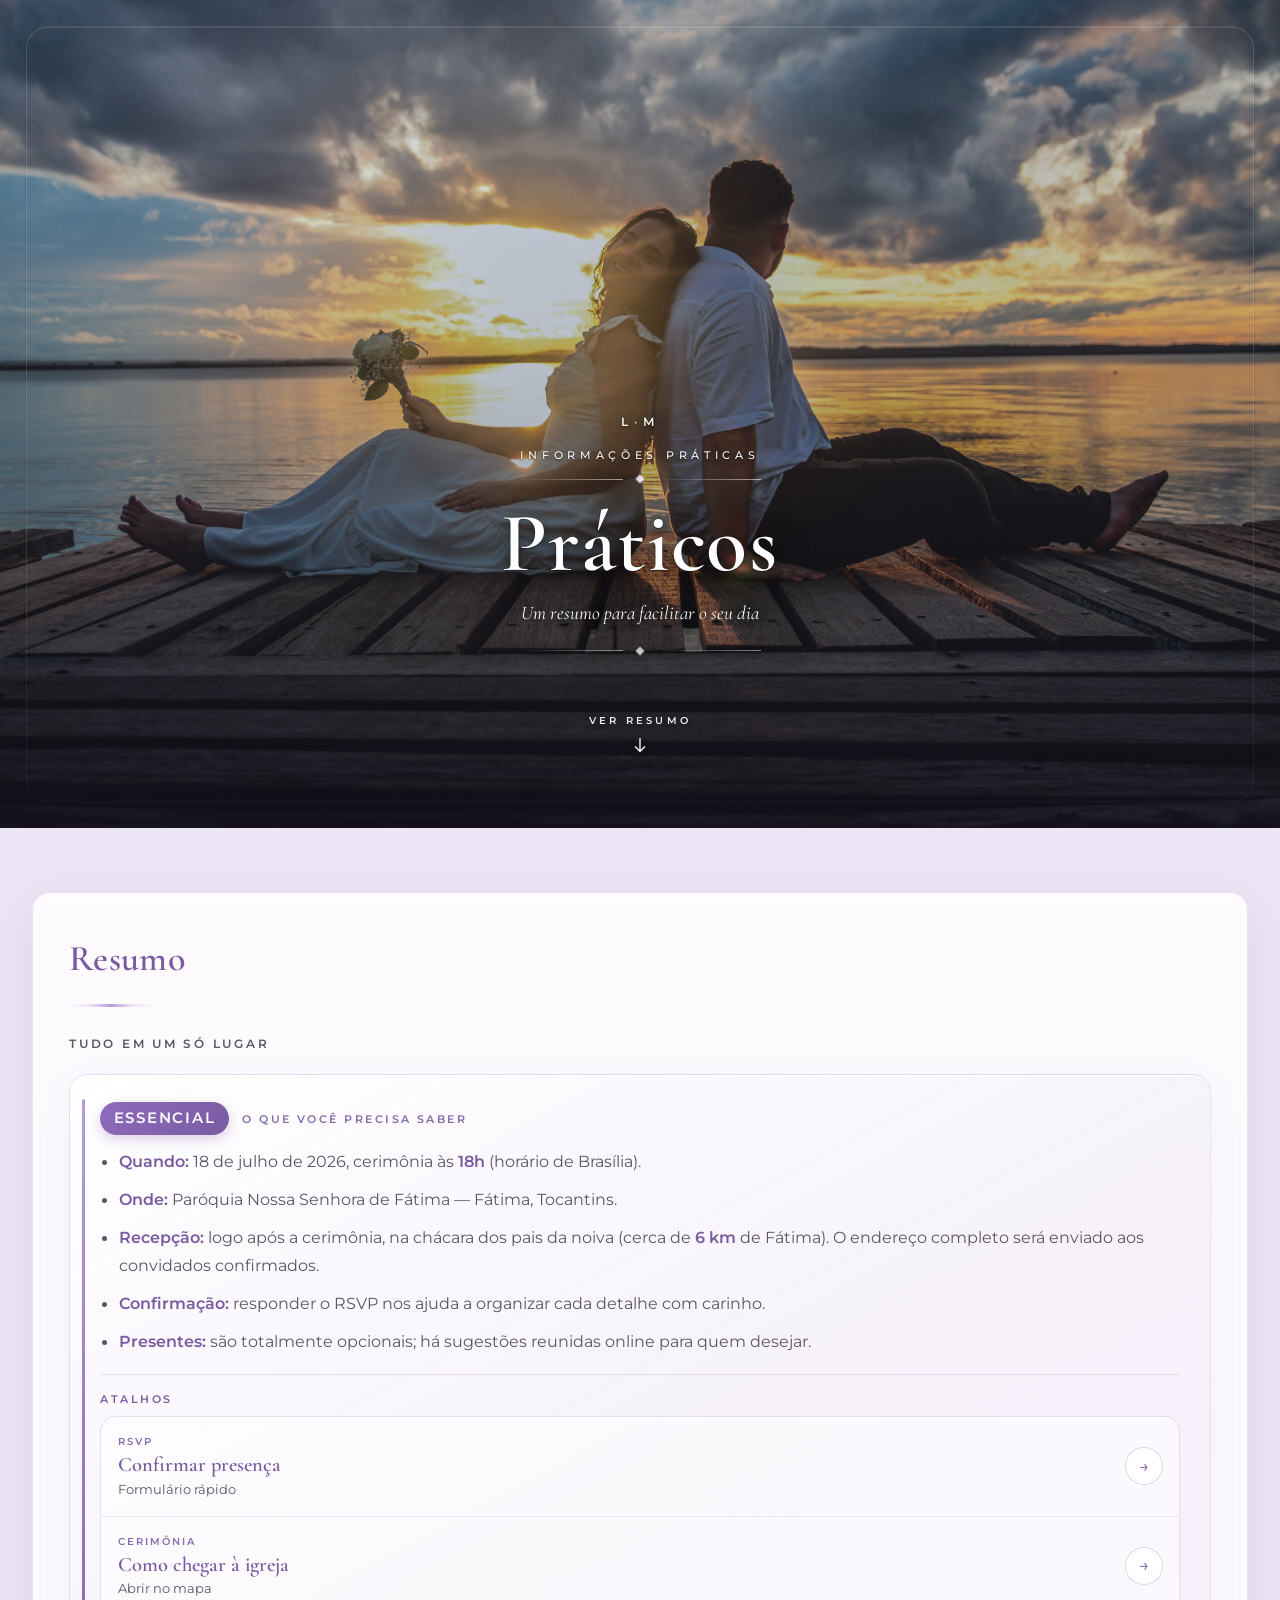
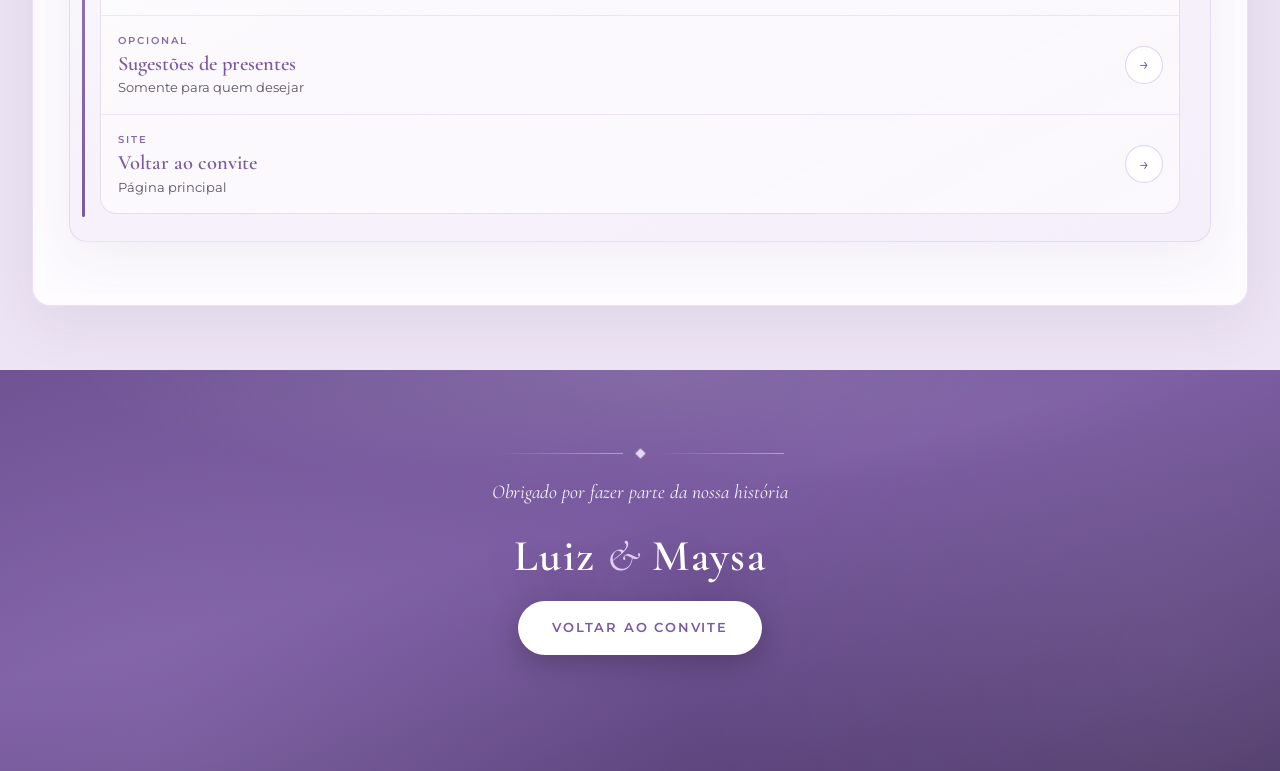
==== praticos.html @ 1ca662c5 "separar reusmo" ====
<!DOCTYPE html>
<html lang="pt-BR">
<head>
  <meta charset="UTF-8" />
  <meta name="viewport" content="width=device-width, initial-scale=1" />
  <meta name="description" content="Informações práticas do casamento de Luiz e Maysa — resumo, atalhos e orientações." />
  <meta name="theme-color" content="#7A5BA1" />

  <link rel="canonical" href="https://luizfreitas225.github.io/wedding-s2/praticos.html" />

  <title>Práticos — Luiz &amp; Maysa</title>
  <link rel="icon" href="assets/img/favicon.svg" type="image/svg+xml" />
  <link rel="preconnect" href="https://fonts.googleapis.com" />
  <link rel="preconnect" href="https://fonts.gstatic.com" crossorigin />
  <link href="https://fonts.googleapis.com/css2?family=Cormorant+Garamond:ital,wght@0,400;0,600;1,400&family=Montserrat:wght@300;400;500;600&display=swap" rel="stylesheet" />
  <link rel="stylesheet" href="assets/css/styles.css" />
</head>
<body>
  <a class="skip-link" href="#conteudo">Ir para o conteúdo</a>

  <header class="hero" role="banner">
    <div class="hero__frame" aria-hidden="true"></div>
    <div class="hero__overlay" aria-hidden="true"></div>
    <div class="hero__inner">
      <p class="hero__mono" aria-hidden="true"><span class="hero__mono-inner">L<span class="hero__mono-dot">·</span>M</span></p>
      <p class="hero__kicker">Informações práticas</p>
      <div class="hero__ornament hero__ornament--top" aria-hidden="true">
        <span class="hero__ornament-line"></span>
        <span class="hero__ornament-dash"></span>
        <span class="hero__ornament-line"></span>
      </div>
      <h1 class="hero__title">Práticos</h1>
      <p class="hero__tagline">Um resumo para facilitar o seu dia</p>
      <div class="hero__ornament hero__ornament--bottom" aria-hidden="true">
        <span class="hero__ornament-line"></span>
        <span class="hero__ornament-dash hero__ornament-dash--accent"></span>
        <span class="hero__ornament-line"></span>
      </div>
    </div>
    <a class="hero__scroll" href="#conteudo">
      <span class="hero__scroll-label">Ver resumo</span>
      <span class="hero__scroll-icon" aria-hidden="true">
        <svg width="22" height="22" viewBox="0 0 24 24" fill="none"><path d="M12 5v14m0 0 5-5m-5 5-5-5" stroke="currentColor" stroke-width="1.6" stroke-linecap="round" stroke-linejoin="round"/></svg>
      </span>
    </a>
  </header>

  <main id="conteudo">
    <section class="section section--alt reveal section-praticos" aria-labelledby="praticos-heading">
      <div class="container container--narrow">
        <h2 id="praticos-heading" class="section__title section__title--left">Resumo</h2>
        <div class="divider divider--left" aria-hidden="true"></div>
        <p class="section__lead section__lead--left praticos__lead">Tudo em um só lugar</p>
        <div class="praticos-panel">
          <p class="praticos__head">
            <span class="praticos__badge">Essencial</span>
            <span class="praticos__head-label">O que você precisa saber</span>
          </p>
          <ul class="praticos__list">
            <li>
              <strong>Quando:</strong>
              <time datetime="2026-07-18T18:00:00-03:00">18 de julho de 2026</time>, cerimônia às <strong>18h</strong> (horário de Brasília).
            </li>
            <li><strong>Onde:</strong> Paróquia Nossa Senhora de Fátima — Fátima, Tocantins.</li>
            <li>
              <strong>Recepção:</strong> logo após a cerimônia, na chácara dos pais da noiva (cerca de <strong>6&nbsp;km</strong> de Fátima).
              O endereço completo será enviado aos convidados confirmados.
            </li>
            <li><strong>Confirmação:</strong> responder o RSVP nos ajuda a organizar cada detalhe com carinho.</li>
            <li><strong>Presentes:</strong> são totalmente opcionais; há sugestões reunidas online para quem desejar.</li>
          </ul>

          <p class="praticos__links-label" id="praticos-links-label">Atalhos</p>
          <nav class="praticos__linknav" aria-labelledby="praticos-links-label">
            <ul class="praticos__linklist">
              <li>
                <a class="praticos__linkrow" href="https://docs.google.com/forms/d/e/1FAIpQLSdq5-guBArERO3fUkjivyZFFnHOv_QwwshnobO3IAewoBW6hA/viewform" target="_blank" rel="noopener noreferrer">
                  <span class="praticos__linkrow-copy">
                    <span class="praticos__linkrow-tag">RSVP</span>
                    <span class="praticos__linkrow-title">Confirmar presença</span>
                    <span class="praticos__linkrow-hint">Formulário rápido</span>
                  </span>
                  <span class="praticos__linkrow-go" aria-hidden="true">→</span>
                </a>
              </li>
              <li>
                <a class="praticos__linkrow" href="https://share.google/5ehPQvMoyHkPxjRzX" target="_blank" rel="noopener noreferrer">
                  <span class="praticos__linkrow-copy">
                    <span class="praticos__linkrow-tag">Cerimônia</span>
                    <span class="praticos__linkrow-title">Como chegar à igreja</span>
                    <span class="praticos__linkrow-hint">Abrir no mapa</span>
                  </span>
                  <span class="praticos__linkrow-go" aria-hidden="true">→</span>
                </a>
              </li>
              <li>
                <a class="praticos__linkrow" href="https://lista.havan.com.br/Convidado/ItensListaPresente/929205" target="_blank" rel="noopener noreferrer">
                  <span class="praticos__linkrow-copy">
                    <span class="praticos__linkrow-tag">Opcional</span>
                    <span class="praticos__linkrow-title">Sugestões de presentes</span>
                    <span class="praticos__linkrow-hint">Somente para quem desejar</span>
                  </span>
                  <span class="praticos__linkrow-go" aria-hidden="true">→</span>
                </a>
              </li>
              <li>
                <a class="praticos__linkrow" href="index.html#rsvp">
                  <span class="praticos__linkrow-copy">
                    <span class="praticos__linkrow-tag">Site</span>
                    <span class="praticos__linkrow-title">Voltar ao convite</span>
                    <span class="praticos__linkrow-hint">Página principal</span>
                  </span>
                  <span class="praticos__linkrow-go" aria-hidden="true">→</span>
                </a>
              </li>
            </ul>
          </nav>
        </div>
      </div>
    </section>
  </main>

  <footer class="footer reveal" role="contentinfo">
    <div class="footer__textures" aria-hidden="true"></div>
    <div class="footer__inner container">
      <div class="footer__ornament" aria-hidden="true">
        <span class="footer__orn-line"></span>
        <span class="footer__orn-dash"></span>
        <span class="footer__orn-line"></span>
      </div>
      <p class="footer__kicker">Obrigado por fazer parte da nossa história</p>
      <p class="footer__names">Luiz <span class="footer__ampersand">&amp;</span> Maysa</p>
      <p class="footer__cta">
        <a class="footer__btn" href="index.html">Voltar ao convite</a>
      </p>
    </div>
  </footer>

  <script src="assets/js/main.js" defer></script>
</body>
</html>
---- assets/css/styles.css ----
/* --- Variáveis (paleta lilás) --- */
:root {
  --bg: #f6f1fa;
  --bg-alt: #ede4f5;
  --lilac: #b79bd9;
  --lilac-deep: #7a5ba1;
  --line: #e5d9f2;
  --text: #2e2a35;
  --text-muted: #5c5566;
  --white: #fff;
  --hero-overlay: rgba(46, 42, 53, 0.45);
  --font-serif: "Cormorant Garamond", Georgia, serif;
  --font-sans: "Montserrat", system-ui, sans-serif;
  --radius: 12px;
  --shadow: 0 8px 32px rgba(122, 91, 161, 0.12);
  --shadow-strong: 0 14px 50px rgba(46, 42, 53, 0.14);
  --transition: 0.25s ease;
}

*,
*::before,
*::after {
  box-sizing: border-box;
}

html {
  scroll-behavior: smooth;
}

/* Evita qualquer overflow horizontal acidental */
html,
body {
  max-width: 100%;
  overflow-x: clip;
}

@media (prefers-reduced-motion: reduce) {
  html {
    scroll-behavior: auto;
  }
  .reveal {
    opacity: 1 !important;
    transform: none !important;
    transition: none !important;
  }
  .hero__scroll-icon {
    animation: none;
  }
}

body {
  margin: 0;
  font-family: var(--font-sans);
  font-weight: 400;
  font-size: 1rem;
  line-height: 1.65;
  color: var(--text);
  background: var(--bg);
  overflow-x: clip;
}

main {
  position: relative;
  isolation: isolate;
  overflow-x: clip;
}

main::before,
main::after {
  content: "";
  position: absolute;
  z-index: -1;
  width: 520px;
  height: 520px;
  border-radius: 50%;
  background: radial-gradient(circle at 30% 30%, rgba(183, 155, 217, 0.35), rgba(183, 155, 217, 0) 60%);
  filter: blur(2px);
  pointer-events: none;
}

main::before {
  top: 120px;
  left: -260px;
}

main::after {
  bottom: 220px;
  right: -280px;
  background: radial-gradient(circle at 30% 30%, rgba(122, 91, 161, 0.22), rgba(122, 91, 161, 0) 60%);
}

.skip-link {
  position: absolute;
  top: -100px;
  left: 1rem;
  z-index: 200;
  padding: 0.75rem 1rem;
  background: var(--lilac-deep);
  color: var(--white);
  font-weight: 500;
  text-decoration: none;
  border-radius: var(--radius);
  transition: top var(--transition);
}

.skip-link:focus {
  top: 1rem;
  outline: 2px solid var(--white);
  outline-offset: 2px;
}

img {
  max-width: 100%;
  height: auto;
  display: block;
}

/* --- Hero ---
   Mobile: alta o suficiente + espaçador médio para não cobrir os rostos.
   Desktop: altura travada ~1 viewport; espaçador cresce só por dentro dessa área.
*/
.hero {
  position: relative;
  display: flex;
  flex-direction: column;
  justify-content: flex-start;
  align-items: center;
  text-align: center;
  padding: clamp(1.25rem, 4vh, 2rem) 1rem clamp(5.5rem, 15vh, 8.5rem);
  box-sizing: border-box;
  color: var(--white);
  background-color: var(--lilac-deep);
  background-image: url("../img/46-2.jpg");
  background-position: center 28%;
  background-size: cover;
  background-repeat: no-repeat;
  min-height: min(88dvh, 92vh, 760px);
}

.hero::before {
  content: "";
  flex: 1 1 0;
  min-height: clamp(18vh, 30vw, 40vh);
  max-height: 48vh;
  width: 100%;
  pointer-events: none;
}

@media (min-width: 900px) {
  .hero {
    height: min(92svh, 92vh);
    min-height: 0;
    max-height: min(92svh, 92vh);
    padding-bottom: clamp(3rem, 7.5vh, 5.25rem);
    overflow: clip;
  }

  .hero::before {
    flex: 1 1 auto;
    min-height: clamp(12vh, 18vh, 22vh);
    max-height: none;
  }
}

@media (min-width: 900px) and (max-height: 720px) {
  /* Notebooks curtos */
  .hero::before {
    min-height: 6vh;
  }

  .hero__inner {
    padding-block: clamp(1.25rem, 3vh, 1.85rem);
  }

  .hero__scroll {
    margin-top: clamp(0.5rem, 2vh, 1rem);
  }
}

.hero.hero--no-photo {
  background-image: radial-gradient(ellipse 80% 65% at 50% 18%, rgba(183, 155, 217, 0.35), transparent 62%),
    linear-gradient(165deg, #5f4582 0%, var(--lilac-deep) 45%, #2e2a44 100%);
}

.hero__frame {
  pointer-events: none;
  position: absolute;
  inset: clamp(0.85rem, 3vw, 1.65rem);
  border-radius: clamp(14px, 2.5vw, 22px);
  border: 1px solid rgba(255, 255, 255, 0.14);
  box-shadow: inset 0 1px 0 rgba(255, 255, 255, 0.08), 0 0 0 1px rgba(20, 18, 28, 0.12);
}

.hero__overlay {
  position: absolute;
  inset: 0;
  /* Foto visível; leve vinheta no rodapé só para o texto respirar (sem card fosco) */
  background:
    radial-gradient(ellipse 130% 70% at 50% 100%, rgba(15, 12, 24, 0.42), transparent 58%),
    radial-gradient(circle at 18% 12%, rgba(183, 155, 217, 0.1), transparent 50%),
    radial-gradient(circle at 82% 20%, rgba(122, 91, 161, 0.08), transparent 48%),
    linear-gradient(
      180deg,
      rgba(20, 18, 28, 0.02) 0%,
      rgba(20, 18, 28, 0.06) 42%,
      rgba(20, 18, 28, 0.28) 78%,
      rgba(20, 18, 28, 0.68) 100%
    );
}

.hero__inner {
  position: relative;
  z-index: 1;
  flex: 0 0 auto;
  padding: clamp(1.15rem, 3.5vw, 2rem) clamp(0.75rem, 3vw, 1.25rem);
  width: min(42rem, 100% - 1.5rem);
  max-width: 42rem;
  margin: 0 auto;
}

.hero__mono {
  margin: 0 0 0.85rem;
  font-family: var(--font-sans);
  font-size: clamp(0.65rem, 1.8vw, 0.72rem);
  font-weight: 600;
  letter-spacing: 0.55em;
  text-transform: uppercase;
  color: rgba(255, 255, 255, 0.95);
  text-shadow:
    0 0 18px rgba(0, 0, 0, 0.45),
    0 1px 3px rgba(0, 0, 0, 0.55);
}

.hero__mono-inner {
  letter-spacing: 0.42em;
}

.hero__mono-dot {
  opacity: 0.75;
  margin: 0 0.1em;
}

.hero__kicker {
  font-family: var(--font-sans);
  font-size: 0.7rem;
  font-weight: 500;
  letter-spacing: 0.42em;
  text-transform: uppercase;
  margin: 0 0 0.75rem;
  color: rgba(255, 255, 255, 0.96);
  text-shadow:
    0 0 16px rgba(0, 0, 0, 0.4),
    0 1px 2px rgba(0, 0, 0, 0.5);
}

.hero__ornament {
  display: flex;
  align-items: center;
  justify-content: center;
  gap: 0.85rem;
  margin: 0.25rem 0 1.1rem;
  opacity: 0.92;
}

.hero__ornament--bottom {
  margin-top: 1.25rem;
  margin-bottom: 0;
  opacity: 0.82;
}

.hero__ornament-line {
  flex: 1;
  max-width: 6.5rem;
  height: 1px;
  background: linear-gradient(90deg, transparent, rgba(255, 255, 255, 0.6));
  box-shadow: 0 0 12px rgba(0, 0, 0, 0.25);
}

.hero__ornament-dash {
  width: 6px;
  height: 6px;
  border-radius: 1px;
  background: rgba(244, 234, 255, 0.98);
  transform: rotate(45deg);
  box-shadow:
    0 0 0 1px rgba(255, 255, 255, 0.25),
    0 4px 12px rgba(0, 0, 0, 0.35);
}

.hero__ornament-dash--accent {
  background: rgba(255, 255, 255, 0.9);
}

.hero__title {
  font-family: var(--font-serif);
  font-size: clamp(3rem, 11vw, 5.25rem);
  font-weight: 600;
  line-height: 1.03;
  margin: 0 0 0.85rem;
  letter-spacing: 0.02em;
  color: var(--white);
  /* Contorno só com sombras — destaque sobre a foto, sem blur no fundo */
  text-shadow:
    0 0 1px rgba(20, 18, 28, 0.9),
    0 1px 0 rgba(20, 18, 28, 0.35),
    0 3px 12px rgba(0, 0, 0, 0.45),
    0 10px 40px rgba(0, 0, 0, 0.42),
    0 0 60px rgba(0, 0, 0, 0.2);
}

.hero__amp {
  font-style: italic;
  font-weight: 400;
  color: #f4eaff;
  text-shadow:
    0 0 22px rgba(122, 91, 161, 0.55),
    0 2px 14px rgba(0, 0, 0, 0.5);
}

.hero__date {
  display: block;
  font-family: var(--font-serif);
  font-size: clamp(1.35rem, 4.2vw, 1.95rem);
  margin: 0 0 0.6rem;
  font-weight: 500;
  color: rgba(255, 255, 255, 0.97);
  text-shadow:
    0 1px 0 rgba(0, 0, 0, 0.35),
    0 4px 20px rgba(0, 0, 0, 0.4);
}

.hero__tagline {
  font-family: var(--font-serif);
  font-style: italic;
  font-size: clamp(1rem, 2.8vw, 1.2rem);
  font-weight: 400;
  margin: 0 0 1.05rem;
  line-height: 1.45;
  color: rgba(255, 255, 255, 0.96);
  text-shadow:
    0 0 14px rgba(0, 0, 0, 0.35),
    0 2px 10px rgba(0, 0, 0, 0.4);
}

.hero__place {
  font-size: 0.82rem;
  font-weight: 500;
  margin: 0 0 1rem;
  letter-spacing: 0.18em;
  text-transform: uppercase;
  color: rgba(255, 255, 255, 0.95);
  text-shadow:
    0 0 10px rgba(0, 0, 0, 0.4),
    0 2px 6px rgba(0, 0, 0, 0.45);
}

.hero__pill {
  display: inline-flex;
  align-items: baseline;
  justify-content: center;
  gap: 0.5rem;
  margin: 0;
  padding: 0.45rem 1.05rem;
  border-radius: 999px;
  font-family: var(--font-sans);
  font-size: 0.75rem;
  font-weight: 600;
  letter-spacing: 0.16em;
  text-transform: uppercase;
  color: var(--white);
  background: transparent;
  border: 1px solid rgba(255, 255, 255, 0.55);
  box-shadow:
    0 0 0 1px rgba(20, 18, 28, 0.15),
    0 4px 20px rgba(0, 0, 0, 0.2);
  text-shadow:
    0 1px 2px rgba(0, 0, 0, 0.55),
    0 4px 16px rgba(0, 0, 0, 0.35);
}

.hero__pill-dot {
  opacity: 0.65;
}

.hero__scroll {
  position: relative;
  z-index: 2;
  flex: 0 0 auto;
  align-self: center;
  margin-top: clamp(1rem, 3vh, 1.65rem);
  margin-bottom: 0;
  left: auto;
  transform: none;
  bottom: auto;
  display: inline-flex;
  flex-direction: column;
  align-items: center;
  gap: 0.35rem;
  text-decoration: none;
  color: rgba(255, 255, 255, 0.95);
  font-size: 0.62rem;
  font-weight: 600;
  letter-spacing: 0.32em;
  text-transform: uppercase;
  text-shadow:
    0 0 14px rgba(0, 0, 0, 0.4),
    0 2px 6px rgba(0, 0, 0, 0.45);
  opacity: 0.96;
  transition: color var(--transition), opacity var(--transition);
}

.hero__scroll:hover {
  color: var(--white);
  opacity: 1;
}

.hero__scroll:focus-visible {
  outline: 2px solid rgba(215, 198, 240, 0.95);
  outline-offset: 6px;
  border-radius: 8px;
}

.hero__scroll-icon {
  animation: hero-bob 2.4s ease-in-out infinite;
}

@keyframes hero-bob {
  0%,
  100% {
    transform: translateY(0);
  }
  50% {
    transform: translateY(6px);
  }
}

/* --- Layout --- */
.container {
  width: 100%;
  max-width: 960px;
  margin: 0 auto;
  padding: 0 1.25rem;
}

.container--narrow {
  max-width: 40rem;
}

@media (min-width: 1024px) {
  .container {
    max-width: min(1180px, calc(100vw - 2.75rem));
    padding-inline: clamp(1.75rem, 3vw, 3rem);
  }

  .container--narrow {
    max-width: min(56rem, calc(100vw - 3rem));
  }

  .section > .container--narrow {
    padding: clamp(1.5rem, 2.5vw, 2.75rem) clamp(1.65rem, 3.5vw, 3rem);
  }

  .section--alt > .container:not(.container--narrow),
  .section > .container:not(.container--narrow) {
    padding-inline: clamp(1.65rem, 3vw, 3rem);
  }

  .section__copy .section__text {
    max-width: min(78ch, 100%);
  }

  .section__grid {
    gap: clamp(2rem, 3.75vw, 3.75rem);
  }
}

@media (min-width: 1280px) {
  .container {
    max-width: min(1280px, calc(100vw - 4rem));
  }

  .section__grid {
    grid-template-columns: 1.25fr 0.85fr;
  }

  .section__grid--reverse {
    grid-template-columns: 0.85fr 1.25fr;
  }
}

.section {
  padding: clamp(3.25rem, 5vw, 5.25rem) 0;
}

.section--alt {
  background: var(--bg-alt);
}

.section--countdown {
  padding-top: 3.5rem;
}

/* --- Cards de conteúdo (visual mais profissional) --- */
.section > .container--narrow {
  background: rgba(255, 255, 255, 0.82);
  border: 1px solid rgba(183, 155, 217, 0.28);
  border-radius: 18px;
  box-shadow: 0 16px 60px rgba(46, 42, 53, 0.08);
  padding: clamp(1.25rem, 3vw, 2.25rem);
  backdrop-filter: blur(6px);
}

.section--alt > .container--narrow {
  background: rgba(255, 255, 255, 0.86);
}

.section--alt > .container:not(.container--narrow) {
  background: rgba(255, 255, 255, 0.72);
  border: 1px solid rgba(183, 155, 217, 0.18);
  border-radius: 18px;
  box-shadow: 0 16px 60px rgba(46, 42, 53, 0.08);
  padding: clamp(1.25rem, 3vw, 2.25rem);
}

.section > .container:not(.container--narrow) {
  padding-top: clamp(1.25rem, 3vw, 2.25rem);
  padding-bottom: clamp(1.25rem, 3vw, 2.25rem);
  border-radius: 18px;
}

strong {
  font-weight: 600;
}

.section__title {
  font-family: var(--font-serif);
  font-size: clamp(1.75rem, 4vw, 2.25rem);
  font-weight: 600;
  text-align: center;
  margin: 0 0 0.25rem;
  color: var(--lilac-deep);
  letter-spacing: 0.01em;
}

.section__lead {
  font-family: var(--font-serif);
  font-size: 1.35rem;
  text-align: center;
  margin: 0 0 1rem;
  color: var(--lilac-deep);
}

.section__text {
  margin: 0 0 1rem;
  color: var(--text);
  text-align: center;
  text-wrap: pretty;
  max-width: 62ch;
  margin-left: auto;
  margin-right: auto;
}

.section__text--muted {
  color: var(--text-muted);
  font-size: 0.95rem;
}

.section__text--gift {
  font-size: 1.05rem;
  line-height: 1.75;
}

.section__hint {
  margin: 1.25rem 0 0;
  text-align: center;
  color: var(--text-muted);
}

.divider {
  width: 84px;
  height: 3px;
  background: linear-gradient(90deg, transparent, rgba(183, 155, 217, 0.25), var(--lilac), rgba(183, 155, 217, 0.25), transparent);
  margin: 1rem auto 1.75rem;
  border-radius: 1px;
}

.divider--center {
  margin-left: auto;
  margin-right: auto;
}

.divider--left {
  margin-left: 0;
  margin-right: auto;
}

.section__title--left,
.section__lead--left,
.section__text--left,
.section__hint--left {
  text-align: left;
}

.section__actions--left {
  display: flex;
  justify-content: flex-start;
}

/* --- RSVP: faixa destacada --- */
.section-rsvp {
  position: relative;
  z-index: 0;
  padding: clamp(4rem, 9vw, 6.75rem) 0;
  background:
    radial-gradient(ellipse 92% 58% at 50% -8%, rgba(183, 155, 217, 0.35), transparent 60%),
    radial-gradient(ellipse 65% 40% at 92% 88%, rgba(143, 107, 189, 0.14), transparent 52%),
    linear-gradient(180deg, rgba(246, 241, 250, 0.98) 0%, rgba(255, 255, 255, 0.94) 42%, rgba(237, 228, 245, 0.55) 100%);
  border-block: 1px solid rgba(122, 91, 161, 0.17);
}

.section-rsvp.section-rsvp--focus::before {
  content: "";
  position: absolute;
  top: 0;
  left: 50%;
  transform: translateX(-50%);
  width: min(16rem, 52vw);
  height: 5px;
  border-radius: 999px;
  background: linear-gradient(
    90deg,
    transparent,
    rgba(183, 155, 217, 0.45) 18%,
    var(--lilac-deep) 50%,
    rgba(183, 155, 217, 0.45) 82%,
    transparent
  );
  box-shadow: 0 6px 24px rgba(122, 91, 161, 0.22);
  z-index: 1;
}

.section-rsvp > .container--narrow.section-rsvp__card {
  position: relative;
  z-index: 2;
  border-radius: 22px;
  border-color: rgba(122, 91, 161, 0.34);
  background: rgba(255, 255, 255, 0.94);
  box-shadow:
    0 0 0 1px rgba(122, 91, 161, 0.14),
    0 0 0 7px rgba(183, 155, 217, 0.14),
    0 12px 42px rgba(122, 91, 161, 0.11),
    0 36px 104px rgba(122, 91, 161, 0.16),
    inset 0 1px 0 rgba(255, 255, 255, 1);
}

.section-rsvp.section-rsvp--focus .section__title.section__title--left {
  font-size: clamp(2rem, 5vw, 2.62rem);
  letter-spacing: 0.02em;
}

.section-rsvp.section-rsvp--focus .rsvp-panel {
  border-color: rgba(122, 91, 161, 0.38);
  box-shadow:
    0 20px 64px rgba(122, 91, 161, 0.14),
    inset 0 1px 0 rgba(255, 255, 255, 1);
}

/* --- Cerimônia, Recepção, RSVP, Presentes, História & Práticos: painel editorial --- */
.section-cerimony .section__lead.cerimony__lead,
.section-recepcao .section__lead.recepcao__lead,
.section-rsvp .section__lead.rsvp__lead,
.section-presentes .section__lead.presentes__lead,
.section-historia .section__lead.historia__lead,
.section-praticos .section__lead.praticos__lead {
  font-family: var(--font-sans);
  font-size: 0.72rem;
  font-weight: 600;
  letter-spacing: 0.24em;
  text-transform: uppercase;
  color: var(--text-muted);
  margin: 0 0 1.2rem;
}

.section-cerimony .section__lead time {
  color: inherit;
}

.cerimony-panel,
.recep-panel,
.rsvp-panel,
.presentes-panel,
.historia-panel,
.praticos-panel {
  position: relative;
  margin: 0 0 1.65rem;
  padding: clamp(1.25rem, 3.2vw, 1.7rem) clamp(1.2rem, 3vw, 1.85rem);
  padding-left: clamp(1.45rem, 3.5vw, 1.9rem);
  border-radius: 18px;
  background: linear-gradient(152deg, rgba(255, 255, 255, 0.97) 0%, rgba(246, 241, 250, 0.92) 50%, rgba(237, 228, 245, 0.55) 100%);
  border: 1px solid rgba(183, 155, 217, 0.28);
  box-shadow:
    0 14px 48px rgba(122, 91, 161, 0.09),
    inset 0 1px 0 rgba(255, 255, 255, 1);
}

.cerimony-panel::before,
.recep-panel::before,
.rsvp-panel::before,
.presentes-panel::before,
.historia-panel::before,
.praticos-panel::before {
  content: "";
  position: absolute;
  left: 12px;
  top: clamp(14px, 18%, 24px);
  bottom: clamp(14px, 18%, 24px);
  width: 3px;
  border-radius: 3px;
  background: linear-gradient(180deg, var(--lilac) 0%, var(--lilac-deep) 100%);
}

.cerimony__hora,
.recep__head,
.rsvp__head,
.presentes__head,
.historia__head,
.praticos__head {
  margin: 0 0 0.8rem;
  display: flex;
  flex-wrap: wrap;
  align-items: baseline;
  gap: 0.55rem 0.85rem;
  font-family: var(--font-sans);
  font-size: 0.7rem;
  font-weight: 600;
  letter-spacing: 0.22em;
  text-transform: uppercase;
  color: var(--lilac-deep);
}

.cerimony__hora-num,
.recep__badge,
.rsvp__badge,
.presentes__badge,
.historia__badge,
.praticos__badge {
  letter-spacing: 0.12em;
  font-size: 0.92rem;
  color: var(--white);
  background: linear-gradient(135deg, #8f6bbd 0%, var(--lilac-deep) 100%);
  padding: 0.28rem 0.82rem;
  border-radius: 999px;
  box-shadow: 0 4px 14px rgba(122, 91, 161, 0.28);
}

.section-rsvp .rsvp__badge {
  box-shadow: 0 6px 20px rgba(122, 91, 161, 0.35);
}

.cerimony__hora-label,
.recep__head-label,
.rsvp__head-label,
.presentes__head-label,
.historia__head-label,
.praticos__head-label {
  opacity: 0.9;
}

.cerimony__church,
.recep__venue,
.rsvp__title,
.presentes__title {
  margin: 0 0 0.38rem;
  font-family: var(--font-serif);
  font-size: clamp(1.55rem, 3.5vw, 2rem);
  font-weight: 600;
  line-height: 1.22;
  color: var(--lilac-deep);
}

.presentes__text {
  margin: 0 0 1.05rem;
  font-family: var(--font-sans);
  font-size: clamp(0.95rem, 2vw, 1.02rem);
  font-weight: 400;
  line-height: 1.7;
  color: var(--text-muted);
}

.presentes__actions {
  margin: 1.05rem 0 0;
  padding-top: 1.1rem;
  border-top: 1px solid rgba(183, 155, 217, 0.32);
}

.presentes__actions .btn--presentes {
  margin-top: 0;
}

.rsvp__text {
  margin: 0 0 1.05rem;
  font-family: var(--font-sans);
  font-size: clamp(0.95rem, 2vw, 1.02rem);
  font-weight: 400;
  line-height: 1.65;
  color: var(--text-muted);
}

.rsvp__actions {
  margin: 1.05rem 0 0;
  padding-top: 1.1rem;
  border-top: 1px solid rgba(183, 155, 217, 0.32);
}

.rsvp__actions .btn--rsvp {
  margin-top: 0;
}

.cerimony__town,
.recep__detail {
  margin: 0;
  font-family: var(--font-serif);
  font-style: italic;
  font-size: clamp(1.03rem, 2.35vw, 1.18rem);
  font-weight: 400;
  color: var(--text-muted);
}

.recep__note {
  margin: 0.95rem 0 0;
  padding-top: 0.95rem;
  border-top: 1px solid rgba(183, 155, 217, 0.28);
  font-family: var(--font-sans);
  font-size: 0.92rem;
  font-weight: 400;
  line-height: 1.6;
  color: var(--text-muted);
}

.praticos__list {
  margin: 0 0 1.15rem;
  padding: 0 0 0 1.15rem;
  font-family: var(--font-sans);
  font-size: clamp(0.94rem, 2vw, 1.02rem);
  font-weight: 400;
  line-height: 1.7;
  color: var(--text-muted);
}

.praticos__list li {
  margin: 0 0 0.65rem;
  text-wrap: pretty;
}

.praticos__list li:last-child {
  margin-bottom: 0;
}

.praticos__list strong {
  color: var(--lilac-deep);
  font-weight: 600;
}

.praticos__links-label {
  margin: 0 0 0.5rem;
  padding-top: 0.92rem;
  border-top: 1px solid rgba(183, 155, 217, 0.3);
  font-family: var(--font-sans);
  font-size: 0.7rem;
  font-weight: 600;
  letter-spacing: 0.22em;
  text-transform: uppercase;
  color: var(--lilac-deep);
}

.praticos__linknav {
  margin: 0;
}

.praticos__linklist {
  list-style: none;
  margin: 0;
  padding: 0;
  border-radius: 16px;
  overflow: hidden;
  border: 1px solid rgba(183, 155, 217, 0.3);
  background: rgba(255, 255, 255, 0.55);
  box-shadow: inset 0 1px 0 rgba(255, 255, 255, 0.85);
}

.praticos__linklist li + li {
  border-top: 1px solid rgba(183, 155, 217, 0.22);
}

.praticos__linkrow {
  display: flex;
  align-items: center;
  justify-content: space-between;
  gap: 1rem;
  padding: 1rem 1.05rem;
  text-decoration: none;
  color: inherit;
  transition: background var(--transition);
}

.praticos__linkrow:hover {
  background: rgba(255, 255, 255, 0.95);
}

.praticos__linkrow:focus-visible {
  outline: 2px solid var(--lilac-deep);
  outline-offset: -2px;
}

.praticos__linkrow-copy {
  display: flex;
  flex-direction: column;
  align-items: flex-start;
  gap: 0.18rem;
  min-width: 0;
}

.praticos__linkrow-tag {
  font-family: var(--font-sans);
  font-size: 0.62rem;
  font-weight: 600;
  letter-spacing: 0.2em;
  text-transform: uppercase;
  color: var(--lilac-deep);
  opacity: 0.9;
}

.praticos__linkrow-title {
  font-family: var(--font-serif);
  font-size: clamp(1.12rem, 2.5vw, 1.28rem);
  font-weight: 600;
  line-height: 1.25;
  color: var(--lilac-deep);
}

.praticos__linkrow-hint {
  font-family: var(--font-sans);
  font-size: 0.8rem;
  font-weight: 400;
  line-height: 1.45;
  color: var(--text-muted);
}

.praticos__linkrow-go {
  flex-shrink: 0;
  width: 2.38rem;
  height: 2.38rem;
  display: grid;
  place-items: center;
  border-radius: 50%;
  font-size: 1.06rem;
  line-height: 1;
  color: var(--lilac-deep);
  background: rgba(255, 255, 255, 0.94);
  border: 1px solid rgba(183, 155, 217, 0.45);
  transition: transform var(--transition), background var(--transition), color var(--transition), border-color var(--transition), box-shadow var(--transition);
}

.praticos__linkrow:hover .praticos__linkrow-go {
  transform: translateX(3px);
  color: var(--white);
  border-color: transparent;
  background: linear-gradient(135deg, #8f6bbd 0%, var(--lilac-deep) 100%);
  box-shadow: 0 6px 18px rgba(122, 91, 161, 0.28);
}

.historia__para {
  margin: 0 0 1.05rem;
  font-family: var(--font-sans);
  font-size: clamp(0.95rem, 2vw, 1.02rem);
  font-weight: 400;
  line-height: 1.7;
  color: var(--text-muted);
  text-wrap: pretty;
}

.historia__para:last-child {
  margin-bottom: 0;
}

@media (max-width: 819px) {
  .rsvp__actions.section__actions--left {
    justify-content: center;
    width: 100%;
  }

  .rsvp__actions .btn--rsvp {
    margin-left: auto;
    margin-right: auto;
  }

  .presentes__actions.section__actions--left {
    justify-content: center;
    width: 100%;
  }

  .presentes__actions .btn--presentes {
    margin-left: auto;
    margin-right: auto;
  }

  .cerimony-panel::before,
  .recep-panel::before,
  .rsvp-panel::before,
  .presentes-panel::before,
  .historia-panel::before,
  .praticos-panel::before {
    left: 16px;
  }

  .cerimony__hora,
  .recep__head,
  .rsvp__head,
  .presentes__head,
  .historia__head,
  .praticos__head {
    justify-content: center;
  }

  .cerimony__church,
  .cerimony__town,
  .recep__venue,
  .recep__detail,
  .recep__note,
  .rsvp__title,
  .rsvp__text,
  .presentes__title,
  .presentes__text,
  .historia__para,
  .praticos__links-label {
    text-align: center;
    margin-left: auto;
    margin-right: auto;
  }

  .praticos__list {
    max-width: 26rem;
    margin-left: auto;
    margin-right: auto;
    text-align: left;
  }

  .praticos__linknav {
    max-width: 26rem;
    margin-left: auto;
    margin-right: auto;
  }

  .praticos__linkrow {
    flex-direction: column;
    align-items: center;
    text-align: center;
    padding: 1.1rem 1rem;
  }

  .praticos__linkrow-copy {
    align-items: center;
  }

  .praticos__linkrow-go {
    margin-top: 0.2rem;
  }

  .historia-panel .historia__para {
    text-align: left;
    margin-left: 0;
    margin-right: 0;
  }

  .cerimony-panel,
  .recep-panel,
  .rsvp-panel,
  .presentes-panel,
  .historia-panel,
  .praticos-panel {
    margin-left: auto;
    margin-right: auto;
    max-width: 26rem;
    padding-inline: clamp(1.75rem, 5vw, 2rem);
  }
}

@media (prefers-reduced-motion: reduce) {
  .cerimony__hora-num,
  .recep__badge,
  .rsvp__badge,
  .presentes__badge,
  .historia__badge,
  .praticos__badge {
    box-shadow: none;
  }

  .praticos__linkrow,
  .praticos__linkrow-go {
    transition: none;
  }

  .praticos__linkrow:hover .praticos__linkrow-go {
    transform: none;
  }
}

/* --- Grid editorial (texto + imagem) --- */
.section__grid {
  display: grid;
  grid-template-columns: 1fr;
  gap: 1.25rem;
  align-items: center;
}

.section__copy {
  min-width: 0;
}

.section__media {
  margin: 0;
}

.section__mediaBtn {
  width: 100%;
  border: 1px solid rgba(183, 155, 217, 0.22);
  padding: 0;
  background: transparent;
  cursor: pointer;
  border-radius: 18px;
  overflow: hidden;
  box-shadow: 0 16px 60px rgba(46, 42, 53, 0.12);
  transition: transform var(--transition), box-shadow var(--transition), filter var(--transition);
}

.section__mediaBtn:hover {
  transform: translateY(-2px);
  box-shadow: var(--shadow-strong);
  filter: saturate(1.02);
}

.section__mediaBtn:focus-visible {
  outline: 2px solid var(--lilac-deep);
  outline-offset: 3px;
}

.section__img {
  width: 100%;
  height: auto;
  aspect-ratio: 4 / 5;
  object-fit: cover;
  display: block;
}

/* Mobile: quando vira 1 coluna, centraliza o texto novamente */
@media (max-width: 819px) {
  .divider--left {
    margin-left: auto;
    margin-right: auto;
  }

  .section__title--left,
  .section__lead--left,
  .section__text--left,
  .section__hint--left {
    text-align: center;
  }

  .section__actions--left {
    justify-content: center;
  }
}

@media (min-width: 820px) {
  .section__grid {
    grid-template-columns: 1.15fr 0.85fr;
    gap: 2rem;
  }

  .section__grid--reverse {
    grid-template-columns: 0.85fr 1.15fr;
  }

  .section__grid--reverse .section__copy {
    order: 2;
  }
}

/* --- Countdown --- */
.countdown {
  display: flex;
  flex-wrap: wrap;
  justify-content: center;
  gap: 1rem 1.5rem;
  margin: 1.5rem 0 0.5rem;
}

.countdown__item {
  min-width: 4.5rem;
  text-align: center;
  padding: 1rem 0.75rem;
  background: var(--white);
  border-radius: var(--radius);
  box-shadow: var(--shadow);
  border: 1px solid rgba(183, 155, 217, 0.35);
}

.countdown__num {
  display: block;
  font-family: var(--font-serif);
  font-size: clamp(1.75rem, 5vw, 2.25rem);
  font-weight: 600;
  color: var(--lilac-deep);
  line-height: 1.1;
}

.countdown__label {
  font-size: 0.7rem;
  font-weight: 500;
  letter-spacing: 0.12em;
  text-transform: uppercase;
  color: var(--text-muted);
}

.countdown__note {
  text-align: center;
  font-size: 0.85rem;
  color: var(--text-muted);
  margin: 1.25rem 0 0;
}

/* --- Buttons --- */
.btn {
  display: inline-flex;
  align-items: center;
  justify-content: center;
  margin: 1.25rem auto 0;
  padding: 0.9rem 1.75rem;
  font-family: var(--font-sans);
  font-size: 0.875rem;
  font-weight: 500;
  letter-spacing: 0.08em;
  text-transform: uppercase;
  text-decoration: none;
  color: var(--white);
  background: var(--lilac-deep);
  border: 2px solid var(--lilac-deep);
  border-radius: 999px;
  transition: background var(--transition), color var(--transition), transform var(--transition), box-shadow var(--transition), filter var(--transition);
  box-shadow: 0 10px 30px rgba(122, 91, 161, 0.18);
}

.btn:hover {
  background: #684a8a;
  border-color: #684a8a;
  transform: translateY(-1px);
  box-shadow: 0 14px 40px rgba(122, 91, 161, 0.28);
}

.btn--rsvp {
  padding: 1rem 2.1rem;
  font-size: 0.9rem;
  font-weight: 600;
  letter-spacing: 0.1em;
  box-shadow: 0 12px 36px rgba(122, 91, 161, 0.28), 0 4px 12px rgba(122, 91, 161, 0.15);
}

.btn--rsvp:hover {
  box-shadow: 0 18px 48px rgba(122, 91, 161, 0.38), 0 6px 16px rgba(122, 91, 161, 0.2);
}

.btn:focus-visible {
  outline: 2px solid var(--lilac);
  outline-offset: 3px;
}

.btn--outline {
  background: transparent;
  color: var(--lilac-deep);
  box-shadow: none;
}

.section--alt .btn--outline {
  background: var(--white);
}

.btn--outline:hover {
  background: var(--lilac-deep);
  color: var(--white);
  border-color: var(--lilac-deep);
}

.section .btn,
.section .btn--outline {
  display: flex;
  width: fit-content;
  max-width: 100%;
}

/* --- Gallery --- */
.section-galeria .section__hint {
  margin-top: -0.5rem;
  margin-bottom: 1.25rem;
  font-size: 0.95rem;
}

@media (max-width: 767px) {
  .section-galeria {
    display: none;
  }
}

.gallery {
  list-style: none;
  margin: 2rem 0 0;
  padding: 0;
  display: grid;
  grid-template-columns: repeat(2, 1fr);
  gap: 0.75rem;
}

@media (min-width: 600px) {
  .gallery {
    grid-template-columns: repeat(3, 1fr);
    gap: 0.95rem;
  }
}

@media (min-width: 900px) {
  .gallery {
    grid-template-columns: repeat(4, 1fr);
    gap: 1.05rem;
  }
}

.gallery__thumb {
  position: relative;
  padding: 0;
  border: 1px solid rgba(183, 155, 217, 0.22);
  border-radius: 18px;
  overflow: hidden;
  cursor: pointer;
  background:
    radial-gradient(circle at 30% 15%, rgba(183, 155, 217, 0.22), transparent 55%),
    linear-gradient(145deg, rgba(246, 241, 250, 0.95) 0%, rgba(237, 228, 245, 0.75) 100%);
  aspect-ratio: 1;
  transition: transform var(--transition), box-shadow var(--transition), filter var(--transition), border-color var(--transition);
  box-shadow: 0 14px 44px rgba(46, 42, 53, 0.12);
}

.gallery__thumb::after {
  content: "Ampliar";
  position: absolute;
  left: 0.75rem;
  bottom: 0.75rem;
  padding: 0.35rem 0.65rem;
  border-radius: 999px;
  font-family: var(--font-sans);
  font-size: 0.7rem;
  font-weight: 600;
  letter-spacing: 0.16em;
  text-transform: uppercase;
  color: rgba(255, 255, 255, 0.95);
  background: rgba(20, 18, 28, 0.35);
  border: 1px solid rgba(255, 255, 255, 0.16);
  opacity: 0;
  transform: translateY(4px);
  transition: opacity var(--transition), transform var(--transition), background var(--transition);
  pointer-events: none;
}

.gallery__thumb::before {
  content: "";
  position: absolute;
  inset: 0;
  background:
    linear-gradient(180deg, rgba(0, 0, 0, 0.0) 55%, rgba(0, 0, 0, 0.35) 100%);
  opacity: 0;
  transition: opacity var(--transition);
  pointer-events: none;
}

.gallery__thumb:hover {
  transform: translateY(-2px) scale(1.01);
  box-shadow: var(--shadow-strong);
  filter: saturate(1.02);
  border-color: rgba(122, 91, 161, 0.32);
}

.gallery__thumb:hover::after,
.gallery__thumb:focus-visible::after {
  opacity: 1;
  transform: translateY(0);
}

.gallery__thumb:hover::before,
.gallery__thumb:focus-visible::before {
  opacity: 1;
}

.gallery__thumb:focus-visible {
  outline: 2px solid var(--lilac-deep);
  outline-offset: 3px;
}

.gallery__thumb img {
  width: 100%;
  height: 100%;
  object-fit: cover;
  transition: transform var(--transition), filter var(--transition);
}

.gallery__thumb:hover img {
  transform: scale(1.03);
}

.gallery__thumb.is-missing-img,
.section__mediaBtn.is-missing-img {
  cursor: default;
  pointer-events: none;
  transform: none;
  filter: none;
  box-shadow: none;
  background:
    radial-gradient(circle at 35% 15%, rgba(183, 155, 217, 0.28), transparent 55%),
    linear-gradient(145deg, #ede4f5 0%, #f6f1fa 100%);
  border: 1px dashed rgba(183, 155, 217, 0.45);
}

.gallery__thumb.is-missing-img:hover,
.section__mediaBtn.is-missing-img:hover {
  transform: none;
  box-shadow: none;
}

.section__mediaBtn.is-missing-img {
  aspect-ratio: 4 / 5;
  min-height: 200px;
}

/* --- Lightbox --- */
.lightbox {
  position: fixed;
  inset: 0;
  z-index: 150;
  background: rgba(20, 18, 28, 0.92);
  display: flex;
  align-items: center;
  justify-content: center;
  padding: 1rem;
}

.lightbox[hidden] {
  display: none !important;
}

.lightbox__img {
  max-width: min(92vw, 1100px);
  max-height: 88vh;
  object-fit: contain;
  border-radius: var(--radius);
  box-shadow: 0 20px 60px rgba(0, 0, 0, 0.4);
}

/* reduz animações na galeria se preferido */
@media (prefers-reduced-motion: reduce) {
  .gallery__thumb,
  .gallery__thumb img,
  .gallery__thumb::after,
  .gallery__thumb::before {
    transition: none;
  }
}

.lightbox__close {
  position: absolute;
  top: 1rem;
  right: 1rem;
  width: 3rem;
  height: 3rem;
  border: none;
  border-radius: 50%;
  background: rgba(255, 255, 255, 0.12);
  color: var(--white);
  font-size: 1.75rem;
  line-height: 1;
  cursor: pointer;
  transition: background var(--transition);
}

.lightbox__close:hover,
.lightbox__close:focus-visible {
  background: rgba(255, 255, 255, 0.22);
  outline: none;
}

.lightbox__close:focus-visible {
  box-shadow: 0 0 0 2px var(--lilac);
}

/* --- Footer --- */
.footer {
  position: relative;
  overflow: clip;
  text-align: center;
  padding: clamp(3.25rem, 7vw, 5rem) 1rem clamp(3.75rem, 9vw, 5.75rem);
  color: var(--white);
  background: linear-gradient(165deg, #6b4f8f 0%, var(--lilac-deep) 42%, #4f3a6b 100%);
}

.footer__textures {
  position: absolute;
  inset: 0;
  pointer-events: none;
  background:
    radial-gradient(ellipse 80% 55% at 50% 0%, rgba(255, 255, 255, 0.12), transparent 55%),
    radial-gradient(circle at 12% 88%, rgba(183, 155, 217, 0.18), transparent 45%),
    radial-gradient(circle at 92% 70%, rgba(255, 255, 255, 0.06), transparent 40%);
}

.footer__inner {
  position: relative;
  z-index: 1;
  max-width: 36rem;
}

.footer__ornament {
  display: flex;
  align-items: center;
  justify-content: center;
  gap: 0.85rem;
  margin: 0 auto 1.35rem;
  max-width: 18rem;
  opacity: 0.92;
}

.footer__ornament--bottom {
  margin: 2rem auto 1.25rem;
  opacity: 0.82;
}

.footer__orn-line {
  flex: 1;
  height: 1px;
  background: linear-gradient(90deg, transparent, rgba(255, 255, 255, 0.45));
}

.footer__orn-dash {
  width: 7px;
  height: 7px;
  border-radius: 1px;
  background: rgba(244, 234, 255, 0.95);
  transform: rotate(45deg);
  box-shadow: 0 0 0 1px rgba(255, 255, 255, 0.2);
}

.footer__orn-dash--light {
  background: rgba(255, 255, 255, 0.92);
}

.footer__kicker {
  margin: 0 0 0.85rem;
  font-family: var(--font-serif);
  font-style: italic;
  font-size: clamp(1rem, 2.8vw, 1.22rem);
  font-weight: 400;
  line-height: 1.45;
  opacity: 0.93;
}

.footer__names {
  font-family: var(--font-serif);
  font-size: clamp(2rem, 4.5vw, 2.75rem);
  font-weight: 600;
  letter-spacing: 0.03em;
  margin: 0 0 0.5rem;
  text-shadow: 0 12px 40px rgba(0, 0, 0, 0.22);
}

.footer__ampersand {
  font-weight: 400;
  font-style: italic;
  color: rgba(224, 208, 250, 0.98);
}

.footer__date {
  font-family: var(--font-sans);
  font-size: 0.74rem;
  font-weight: 500;
  letter-spacing: 0.32em;
  text-transform: uppercase;
  margin: 0 0 1.5rem;
  opacity: 0.88;
}

.footer__cta {
  margin: 0 0 1.5rem;
}

.footer__btn {
  display: inline-flex;
  align-items: center;
  justify-content: center;
  padding: 0.9rem 2rem;
  font-family: var(--font-sans);
  font-size: 0.8rem;
  font-weight: 600;
  letter-spacing: 0.14em;
  text-transform: uppercase;
  text-decoration: none;
  color: var(--lilac-deep);
  background: var(--white);
  border: 2px solid rgba(255, 255, 255, 0.95);
  border-radius: 999px;
  box-shadow: 0 8px 28px rgba(0, 0, 0, 0.22);
  transition: transform var(--transition), box-shadow var(--transition), background var(--transition), color var(--transition);
}

.footer__btn:hover {
  color: var(--lilac-deep);
  background: #f4eaff;
  transform: translateY(-2px);
  box-shadow: 0 14px 38px rgba(0, 0, 0, 0.28);
}

.footer__btn:focus-visible {
  outline: 2px solid rgba(255, 255, 255, 0.95);
  outline-offset: 4px;
}

.footer__links {
  display: flex;
  flex-wrap: wrap;
  align-items: center;
  justify-content: center;
  gap: 0.65rem 0.95rem;
  margin: 0;
  padding: 0;
  font-family: var(--font-sans);
  font-size: 0.8rem;
  font-weight: 500;
}

.footer__links a {
  color: rgba(255, 255, 255, 0.95);
  text-decoration: none;
  padding: 0.35rem 0.5rem;
  border-radius: 999px;
  border: 1px solid transparent;
  transition: border-color var(--transition), background var(--transition), color var(--transition);
}

.footer__links a:hover {
  border-color: rgba(255, 255, 255, 0.35);
  background: rgba(255, 255, 255, 0.1);
}

.footer__links a:focus-visible {
  outline: 2px solid rgba(255, 255, 255, 0.85);
  outline-offset: 3px;
}

.footer__sep {
  opacity: 0.55;
}

.footer__sign {
  font-family: var(--font-serif);
  font-style: italic;
  font-size: clamp(1rem, 2.8vw, 1.22rem);
  margin: 0;
  opacity: 0.9;
}

@media (min-width: 1024px) {
  .footer__inner.container {
    max-width: min(52rem, 100%);
    margin-inline: auto;
  }

  .footer__links {
    font-size: 0.85rem;
    gap: 1rem;
  }
}

/* --- Audio toggle --- */
.audio-toggle {
  position: fixed;
  bottom: 1.25rem;
  right: 1.25rem;
  z-index: 100;
  width: 3.25rem;
  height: 3.25rem;
  border-radius: 50%;
  border: 2px solid var(--line);
  background: var(--white);
  color: var(--lilac-deep);
  cursor: pointer;
  box-shadow: var(--shadow);
  display: flex;
  align-items: center;
  justify-content: center;
  transition: transform var(--transition), box-shadow var(--transition), background var(--transition);
}

/* --- Toast de áudio (para “ativar som”) --- */
.audio-toast {
  position: fixed;
  bottom: 1.25rem;
  left: 1.25rem;
  z-index: 110;
  display: flex;
  gap: 0.75rem;
  align-items: center;
  padding: 0.75rem 0.9rem;
  border-radius: 999px;
  background: rgba(255, 255, 255, 0.9);
  border: 1px solid rgba(183, 155, 217, 0.28);
  box-shadow: 0 16px 60px rgba(46, 42, 53, 0.10);
  backdrop-filter: blur(10px);
}

.audio-toast[hidden] {
  display: none !important;
}

.audio-toast__text {
  font-size: 0.9rem;
  color: var(--text);
}

@media (max-width: 420px) {
  .audio-toast__text {
    display: none;
  }
}

.audio-toast__btn {
  border: 1px solid rgba(122, 91, 161, 0.35);
  background: var(--lilac-deep);
  color: var(--white);
  border-radius: 999px;
  padding: 0.55rem 0.9rem;
  font-weight: 600;
  letter-spacing: 0.02em;
  cursor: pointer;
  transition: transform var(--transition), box-shadow var(--transition), background var(--transition);
}

.audio-toast__btn:hover {
  background: #684a8a;
  transform: translateY(-1px);
  box-shadow: 0 14px 40px rgba(122, 91, 161, 0.24);
}

.audio-toast__btn:focus-visible {
  outline: 2px solid var(--lilac);
  outline-offset: 3px;
}

.audio-toggle:hover {
  transform: scale(1.05);
  box-shadow: 0 10px 28px rgba(122, 91, 161, 0.2);
}

.audio-toggle:focus-visible {
  outline: 2px solid var(--lilac-deep);
  outline-offset: 3px;
}

.audio-toggle.is-playing {
  background: var(--lilac-deep);
  color: var(--white);
  border-color: var(--lilac-deep);
}

.audio-toggle__icon {
  display: flex;
  align-items: center;
  justify-content: center;
}

.audio-toggle__icon--pause {
  display: none;
}

.audio-toggle.is-playing .audio-toggle__icon--play {
  display: none;
}

.audio-toggle.is-playing .audio-toggle__icon--pause {
  display: flex;
}

/* --- Reveal on scroll --- */
.reveal {
  opacity: 0;
  transform: translateY(18px);
  transition: opacity 0.7s ease, transform 0.7s ease;
}

.reveal.is-visible {
  opacity: 1;
  transform: translateY(0);
}

@media (prefers-reduced-motion: reduce) {
  .audio-toggle:hover {
    transform: none;
  }
}
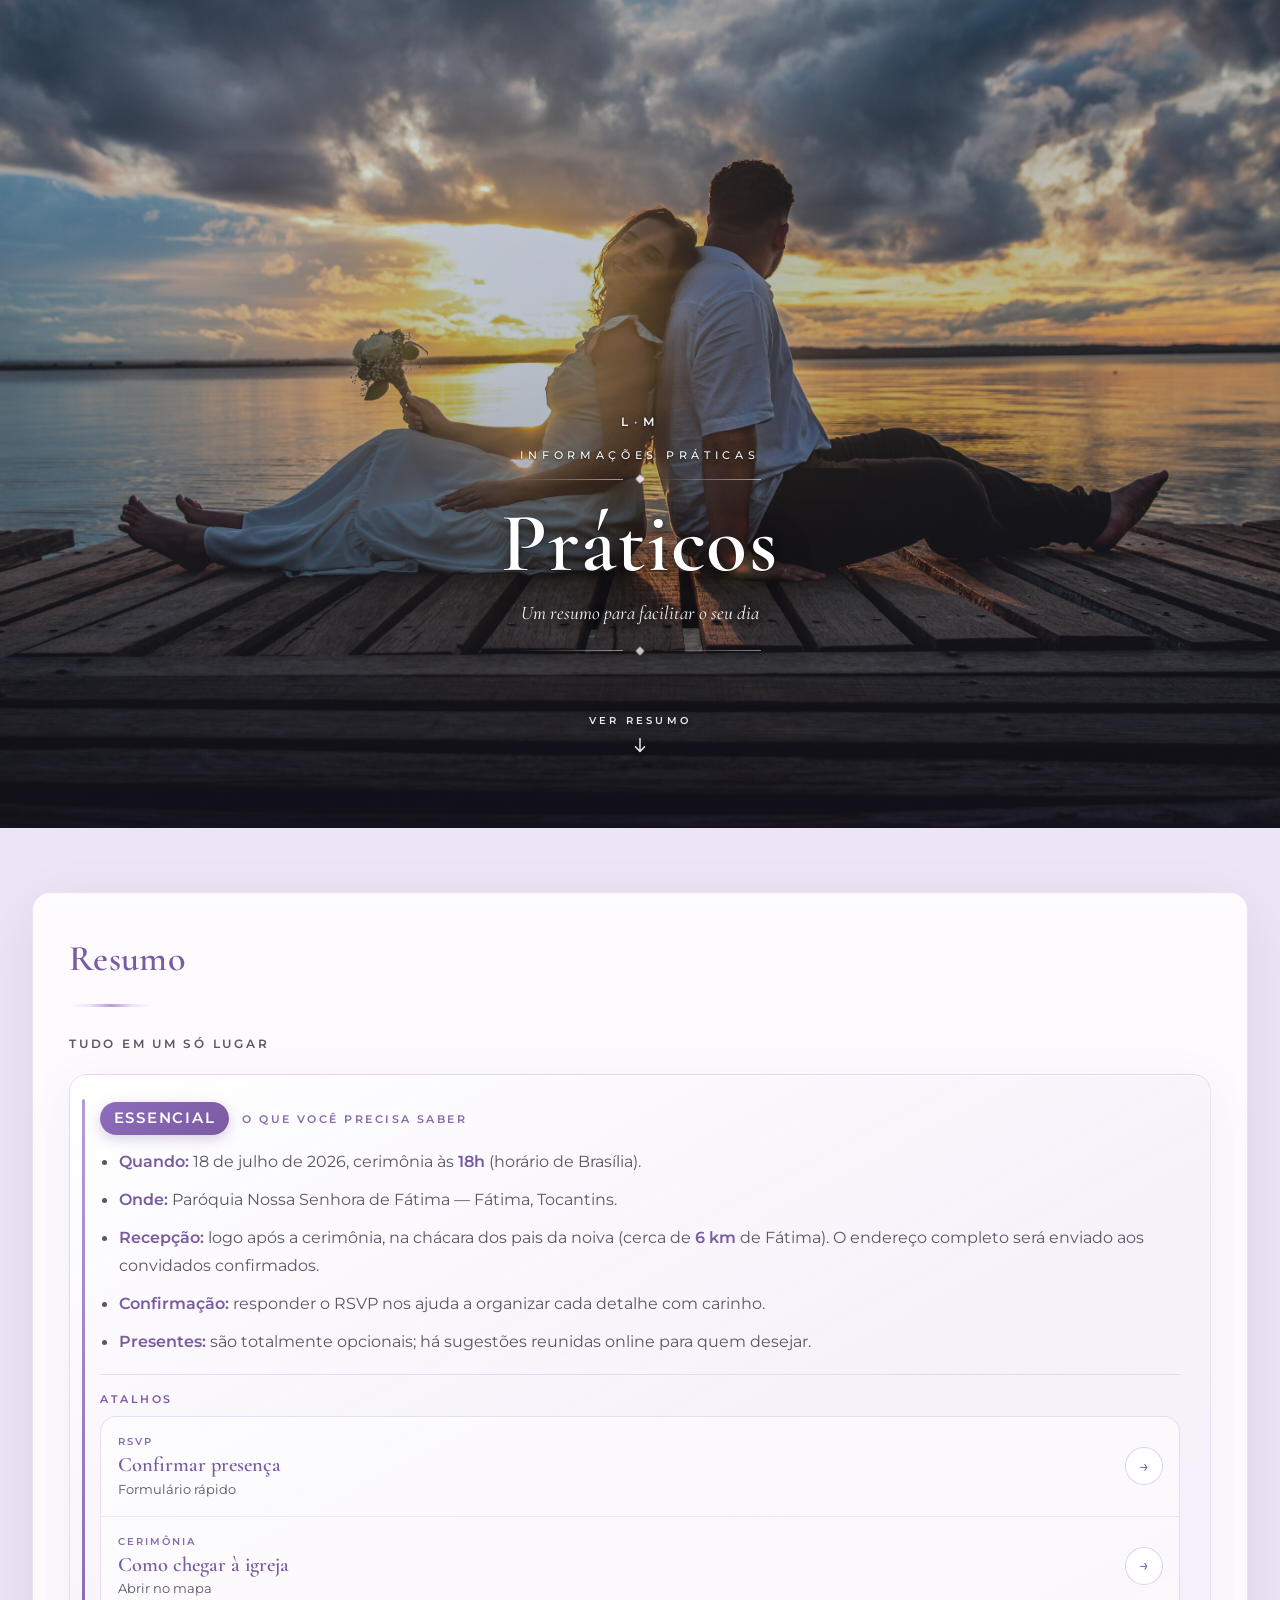
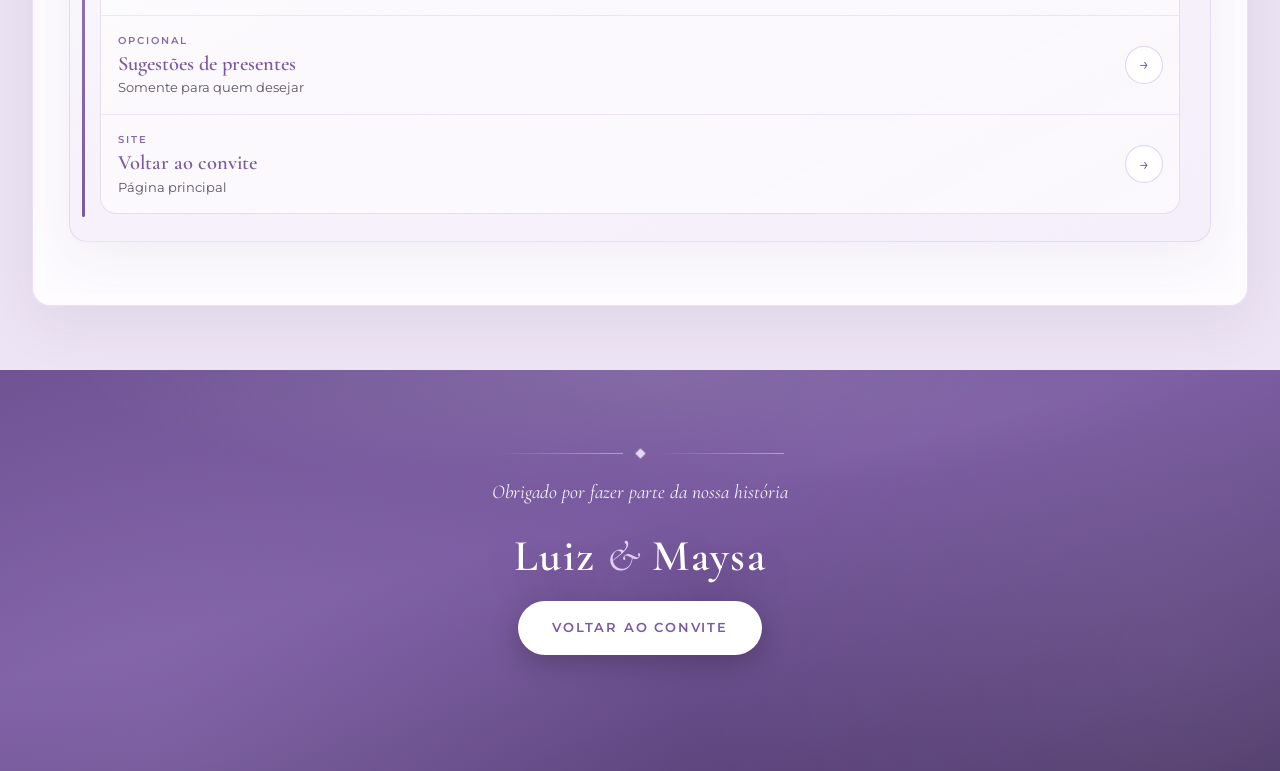
==== commit 2d3a9816: "set name resumo" ====
--- a/praticos.html
+++ b/praticos.html
@@ -19,7 +19,6 @@
   <a class="skip-link" href="#conteudo">Ir para o conteúdo</a>
 
   <header class="hero" role="banner">
-    <div class="hero__frame" aria-hidden="true"></div>
     <div class="hero__overlay" aria-hidden="true"></div>
     <div class="hero__inner">
       <p class="hero__mono" aria-hidden="true"><span class="hero__mono-inner">L<span class="hero__mono-dot">·</span>M</span></p>
--- a/assets/css/styles.css
+++ b/assets/css/styles.css
@@ -180,15 +180,6 @@
 .hero.hero--no-photo {
   background-image: radial-gradient(ellipse 80% 65% at 50% 18%, rgba(183, 155, 217, 0.35), transparent 62%),
     linear-gradient(165deg, #5f4582 0%, var(--lilac-deep) 45%, #2e2a44 100%);
-}
-
-.hero__frame {
-  pointer-events: none;
-  position: absolute;
-  inset: clamp(0.85rem, 3vw, 1.65rem);
-  border-radius: clamp(14px, 2.5vw, 22px);
-  border: 1px solid rgba(255, 255, 255, 0.14);
-  box-shadow: inset 0 1px 0 rgba(255, 255, 255, 0.08), 0 0 0 1px rgba(20, 18, 28, 0.12);
 }
 
 .hero__overlay {
